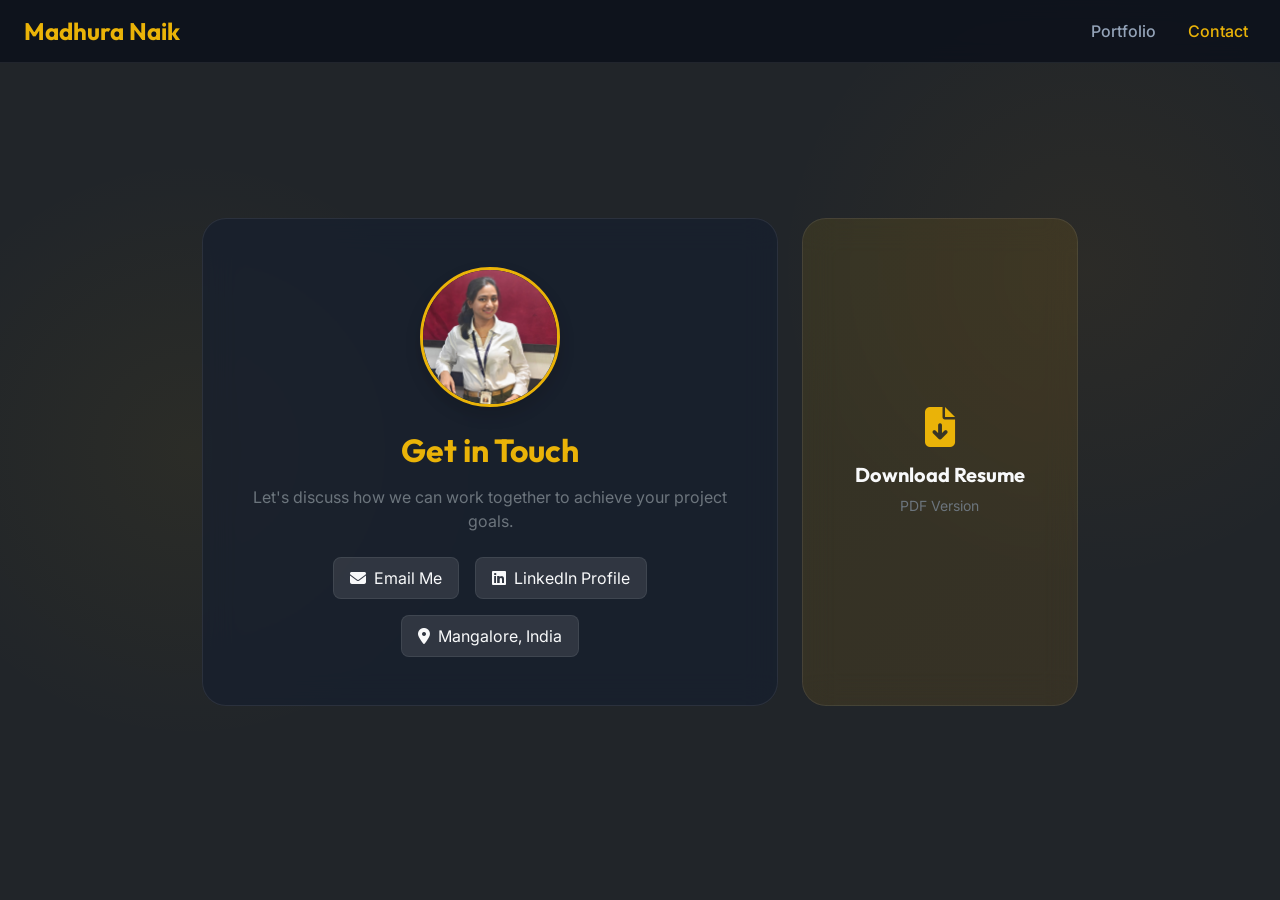
==== contact.html @ 34aa12c6 "Initial commit" ====
<!DOCTYPE html>
<html lang="en">
<head>
    <meta charset="UTF-8">
    <meta name="viewport" content="width=device-width, initial-scale=1.0">
    <title>Contact - Madhura Naik</title>
    <!-- Bootstrap CSS -->
    <link href="https://cdn.jsdelivr.net/npm/bootstrap@5.3.3/dist/css/bootstrap.min.css" rel="stylesheet" crossorigin="anonymous">
    <link rel="stylesheet" href="static/css/style.css">
    <link rel="preconnect" href="https://fonts.googleapis.com">
    <link rel="preconnect" href="https://fonts.gstatic.com" crossorigin>
    <link href="https://fonts.googleapis.com/css2?family=Inter:wght@300;400;500;600;700;800&family=Outfit:wght@400;600;700&display=swap" rel="stylesheet">
    <link rel="stylesheet" href="https://cdnjs.cloudflare.com/ajax/libs/font-awesome/6.4.0/css/all.min.css">
</head>
<body class="page-body bg-dark text-light d-flex flex-column min-vh-100">

    <!-- Bootstrap Navbar -->
    <nav class="navbar navbar-expand-lg fixed-top custom-navbar" data-bs-theme="dark">
      <div class="container-fluid px-4">
        <a class="navbar-brand logo" href="index.html">Madhura Naik</a>
        <button class="navbar-toggler border-0" type="button" data-bs-toggle="collapse" data-bs-target="#navbarNav" aria-controls="navbarNav" aria-expanded="false" aria-label="Toggle navigation">
          <span class="navbar-toggler-icon"></span>
        </button>
        <div class="collapse navbar-collapse justify-content-end" id="navbarNav">
          <ul class="navbar-nav gap-3">
            <li class="nav-item">
              <a class="nav-link custom-nav-link" href="portfolio.html">Portfolio</a>
            </li>
            <li class="nav-item">
              <a class="nav-link active custom-nav-link" href="contact.html">Contact</a>
            </li>
          </ul>
        </div>
      </div>
    </nav>

    <main class="container flex-grow-1 d-flex align-items-center justify-content-center my-5 pt-5 pb-4">
        <div class="row g-4 justify-content-center w-100" style="max-width: 900px;">
            
            <!-- Contact Information Card -->
            <div class="col-lg-8">
                <div class="bento-card h-100 d-flex flex-column align-items-center text-center p-4 p-md-5">
                    <img src="static/images/madhura.jpg" alt="Madhura Naik" class="rounded-circle border border-3 border-warning shadow mb-4" style="width: 140px; height: 140px; object-fit: cover;">
                    <h2 class="text-primary fw-bold mb-3">Get in Touch</h2>
                    <p class="text-secondary mb-4">Let's discuss how we can work together to achieve your project goals.</p>
                    
                    <div class="d-flex justify-content-center gap-3 flex-wrap">
                        <a href="mailto:madhuranaik276@gmail.com" class="badge-link text-decoration-none bg-white bg-opacity-10 text-light px-3 py-2 rounded-3 border border-secondary border-opacity-25 hover-primary transition"><i class="fas fa-envelope me-2"></i>Email Me</a>
                        <a href="https://www.linkedin.com/in/madhura-naik-" target="_blank" class="badge-link text-decoration-none bg-white bg-opacity-10 text-light px-3 py-2 rounded-3 border border-secondary border-opacity-25 hover-primary transition"><i class="fab fa-linkedin me-2"></i>LinkedIn Profile</a>
                        <span class="badge-link text-decoration-none bg-white bg-opacity-10 text-light px-3 py-2 rounded-3 border border-secondary border-opacity-25"><i class="fas fa-map-marker-alt me-2"></i>Mangalore, India</span>
                    </div>
                </div>
            </div>

            <!-- Download Resume Card -->
            <div class="col-lg-4">
                <a href="static/docs/Madhura Naik Resume.pdf" download class="bento-card bento-resume h-100 text-decoration-none d-flex flex-column align-items-center justify-content-center p-4 p-md-5 text-center transition">
                    <i class="fas fa-file-download fs-1 text-primary mb-3 resume-icon transition-transform"></i>
                    <h3 class="text-light fw-bold mb-2 fs-5">Download Resume</h3>
                    <p class="text-secondary small mb-0">PDF Version</p>
                </a>
            </div>

        </div>
    </main>

    <!-- Bootstrap JS -->
    <script src="https://cdn.jsdelivr.net/npm/bootstrap@5.3.3/dist/js/bootstrap.bundle.min.js" crossorigin="anonymous"></script>
    <script src="static/js/script.js"></script>
</body>
</html>
---- static/css/style.css ----
:root {
    --bg-color: #0b0f19;
    --card-bg: rgba(22, 30, 46, 0.7);
    --card-border: rgba(255, 255, 255, 0.08);
    --card-hover: rgba(255, 255, 255, 0.12);
    --primary: #eab308; /* Yellow 500 */
    --accent: #f59e0b; /* Amber 500 */
    --transition: all 0.3s cubic-bezier(0.4, 0, 0.2, 1);
}

body {
    background-color: var(--bg-color) !important;
    background-image: 
        radial-gradient(circle at 15% 50%, rgba(234, 179, 8, 0.05), transparent 25%),
        radial-gradient(circle at 85% 30%, rgba(245, 158, 11, 0.05), transparent 25%);
    font-family: 'Inter', sans-serif;
}

h1, h2, h3, h4, h5, h6 {
    font-family: 'Outfit', sans-serif;
    color: var(--primary);
}

/* Custom Overrides & Additions */
.text-primary { color: var(--primary) !important; }
.bg-primary { background-color: var(--primary) !important; }
.btn-primary { background-color: var(--primary); border-color: var(--primary); color: #000; }
.btn-primary:hover { background-color: var(--accent); border-color: var(--accent); color: #000; }
.btn-outline-primary { color: var(--primary); border-color: var(--primary); }
.btn-outline-primary:hover { background-color: var(--primary); color: #000; border-color: var(--primary); }
.border-warning { border-color: var(--primary) !important; }

/* Bento Cards */
.bento-card, .bento-card-static {
    background: var(--card-bg);
    border: 1px solid var(--card-border);
    border-radius: 24px;
    padding: 2rem;
    backdrop-filter: blur(16px);
    -webkit-backdrop-filter: blur(16px);
}
.bento-card {
    transition: var(--transition);
}
.bento-card:hover {
    transform: translateY(-5px);
    border-color: var(--card-hover);
    box-shadow: 0 10px 40px rgba(0, 0, 0, 0.2);
}
.bento-card h3 i {
    color: var(--primary);
}

/* Navbar */
.custom-navbar {
    background: rgba(11, 15, 25, 0.8) !important;
    backdrop-filter: blur(10px);
    border-bottom: 1px solid var(--card-border);
}
.logo {
    font-family: 'Outfit', sans-serif;
    font-size: 1.5rem;
    font-weight: 700;
    color: var(--primary) !important;
}
.custom-nav-link {
    color: #94a3b8 !important;
    transition: var(--transition);
    font-weight: 500;
}
.custom-nav-link:hover, .custom-nav-link.active {
    color: var(--primary) !important;
}

/* Specifics */
.tag {
    background: rgba(255, 255, 255, 0.05);
    padding: 0.4rem 0.8rem;
    border-radius: 8px;
    font-size: 0.85rem;
    border: 1px solid var(--card-border);
}
.tool-tag {
    background: rgba(234, 179, 8, 0.05);
    border-color: rgba(234, 179, 8, 0.2);
    color: var(--primary);
}
.exp-date {
    background: rgba(245, 158, 11, 0.15);
    color: var(--accent);
}
.exp-list li {
    position: relative;
    list-style: none;
}
.exp-list li::before {
    content: "•";
    color: var(--primary);
    position: absolute;
    left: -1.2rem;
    top: 0;
}

/* Resume Box */
.bento-resume {
    background: linear-gradient(135deg, rgba(234, 179, 8, 0.1) 0%, rgba(245, 158, 11, 0.1) 100%);
    transition: all 0.3s;
}
.bento-resume:hover {
    background: linear-gradient(135deg, rgba(234, 179, 8, 0.2) 0%, rgba(245, 158, 11, 0.2) 100%);
    border-color: var(--primary);
}
.transition-transform { transition: transform 0.3s; }
.bento-resume:hover .resume-icon {
    transform: translateY(-5px);
}

/* Hobbies */
.hobby-card {
    background: rgba(255, 255, 255, 0.02);
    border-color: var(--card-border) !important;
}
.hobby-card:hover {
    background: rgba(234, 179, 8, 0.05);
    border-color: rgba(234, 179, 8, 0.3) !important;
}
.circular-progress {
    position: relative;
    width: 70px;
    height: 70px;
}
.circular-progress svg {
    width: 100%;
    height: 100%;
    transform: rotate(-90deg);
}
.circular-progress circle {
    fill: none;
    stroke-width: 6;
    stroke-linecap: round;
}
.circular-progress .bg {
    stroke: rgba(255, 255, 255, 0.05);
}
.circular-progress .meter {
    stroke: url(#circle-gradient);
    stroke-dasharray: 264;
    stroke-dashoffset: calc(264 - (264 * var(--percent)) / 100);
    filter: drop-shadow(0 0 5px rgba(234, 179, 8, 0.5));
}
.hobby-card:hover .icon {
    color: var(--primary) !important;
}

.transition { transition: var(--transition); }
.hover-primary:hover {
    background: rgba(234, 179, 8, 0.15) !important;
    border-color: var(--primary) !important;
    color: var(--primary) !important;
}

/* Landing Specifics */
.landing-title {
    background: linear-gradient(to right, #fff, var(--primary));
    -webkit-background-clip: text;
    -webkit-text-fill-color: transparent;
}
.custom-btn-primary {
    background: linear-gradient(135deg, var(--accent), var(--primary)) !important;
    border: none !important;
    color: #fff !important;
    transition: transform 0.3s, box-shadow 0.3s !important;
}
.custom-btn-primary:hover {
    transform: translateY(-3px);
    box-shadow: 0 10px 20px rgba(234, 179, 8, 0.3) !important;
}
.custom-btn-outline {
    color: var(--primary) !important;
    border: 2px solid var(--primary) !important;
}
.custom-btn-outline:hover {
    background: rgba(234, 179, 8, 0.1) !important;
}
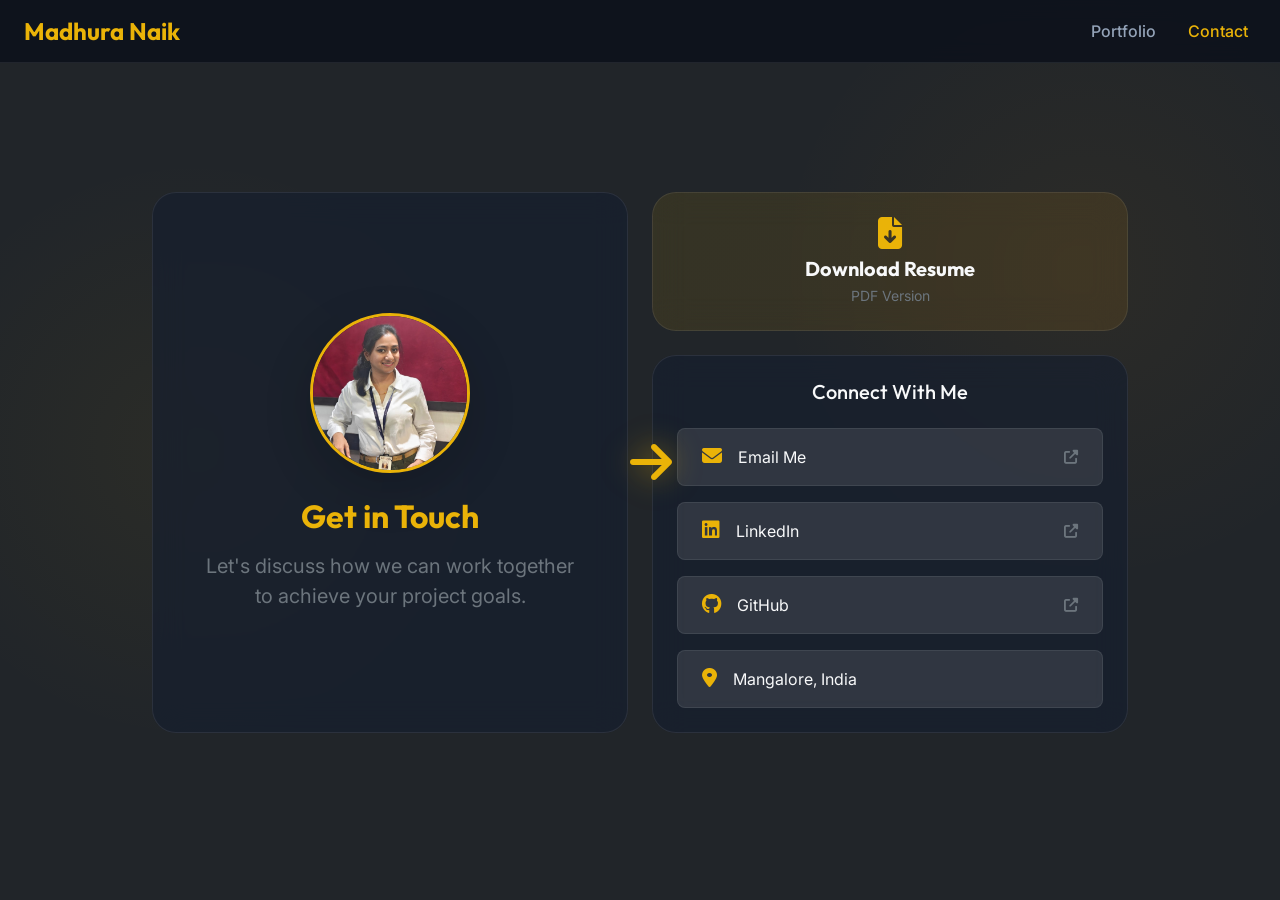
==== commit 28d7ff1d: "Contact page changes" ====
--- a/contact.html
+++ b/contact.html
@@ -35,32 +35,62 @@
     </nav>
 
     <main class="container flex-grow-1 d-flex align-items-center justify-content-center my-5 pt-5 pb-4">
-        <div class="row g-4 justify-content-center w-100" style="max-width: 900px;">
+        <div class="row g-4 justify-content-center w-100" style="max-width: 1000px;">
             
-            <!-- Contact Information Card -->
-            <div class="col-lg-8">
-                <div class="bento-card h-100 d-flex flex-column align-items-center text-center p-4 p-md-5">
-                    <img src="static/images/madhura.jpg" alt="Madhura Naik" class="rounded-circle border border-3 border-warning shadow mb-4" style="width: 140px; height: 140px; object-fit: cover;">
-                    <h2 class="text-primary fw-bold mb-3">Get in Touch</h2>
-                    <p class="text-secondary mb-4">Let's discuss how we can work together to achieve your project goals.</p>
+            <!-- Profile Side (Left) -->
+            <div class="col-lg-6 position-relative" style="z-index: 10;">
+                <div class="bento-card h-100 d-flex flex-column justify-content-center position-relative p-4 p-md-5">
+                    <div class="text-center mb-4">
+                        <img src="static/images/madhura.jpg" alt="Madhura Naik" class="rounded-circle border border-3 border-warning shadow-lg" style="width: 160px; height: 160px; object-fit: cover;">
+                    </div>
+                    <h2 class="text-primary fw-bold mb-3 text-center">Get in Touch</h2>
+                    <p class="text-secondary text-center mb-0 fs-5">Let's discuss how we can work together to achieve your project goals.</p>
                     
-                    <div class="d-flex justify-content-center gap-3 flex-wrap">
-                        <a href="mailto:madhuranaik276@gmail.com" class="badge-link text-decoration-none bg-white bg-opacity-10 text-light px-3 py-2 rounded-3 border border-secondary border-opacity-25 hover-primary transition"><i class="fas fa-envelope me-2"></i>Email Me</a>
-                        <a href="https://www.linkedin.com/in/madhura-naik-" target="_blank" class="badge-link text-decoration-none bg-white bg-opacity-10 text-light px-3 py-2 rounded-3 border border-secondary border-opacity-25 hover-primary transition"><i class="fab fa-linkedin me-2"></i>LinkedIn Profile</a>
-                        <span class="badge-link text-decoration-none bg-white bg-opacity-10 text-light px-3 py-2 rounded-3 border border-secondary border-opacity-25"><i class="fas fa-map-marker-alt me-2"></i>Mangalore, India</span>
+                    <!-- Fancy Pointer (Only visible on large screens) -->
+                    <div class="d-none d-lg-block position-absolute" style="right: -45px; top: 50%; transform: translateY(-50%); z-index: 10;">
+                        <i class="fas fa-arrow-right text-primary" style="font-size: 3rem; filter: drop-shadow(0 0 15px rgba(234, 179, 8, 0.6)); animation: bounceRight 2s infinite;"></i>
+                    </div>
+                    
+                    <!-- Fancy Pointer (Visible on small screens, pointing down) -->
+                    <div class="d-lg-none text-center mt-4">
+                        <i class="fas fa-arrow-down text-primary" style="font-size: 2.5rem; filter: drop-shadow(0 0 15px rgba(234, 179, 8, 0.6)); animation: bounceDown 2s infinite;"></i>
                     </div>
                 </div>
             </div>
 
-            <!-- Download Resume Card -->
-            <div class="col-lg-4">
-                <a href="static/docs/Madhura Naik Resume.pdf" download class="bento-card bento-resume h-100 text-decoration-none d-flex flex-column align-items-center justify-content-center p-4 p-md-5 text-center transition">
-                    <i class="fas fa-file-download fs-1 text-primary mb-3 resume-icon transition-transform"></i>
-                    <h3 class="text-light fw-bold mb-2 fs-5">Download Resume</h3>
+            <!-- Contact & Resume Side (Right) -->
+            <div class="col-lg-6 d-flex flex-column gap-4">
+                
+                <!-- Download Resume Card (Half Size) -->
+                <a href="static/docs/Madhura Naik Resume.pdf" download class="bento-card bento-resume flex-fill text-decoration-none d-flex flex-column align-items-center justify-content-center p-4 text-center transition">
+                    <i class="fas fa-file-download fs-2 text-primary mb-2 resume-icon transition-transform"></i>
+                    <h3 class="text-light fw-bold mb-1 fs-5">Download Resume</h3>
                     <p class="text-secondary small mb-0">PDF Version</p>
                 </a>
+
+                <!-- Contact Links Card -->
+                <div class="bento-card flex-fill d-flex flex-column justify-content-center p-4">
+                    <h3 class="text-light fs-5 mb-4 text-center">Connect With Me</h3>
+                    <div class="d-flex flex-column gap-3">
+                        <a href="mailto:madhuranaik276@gmail.com" class="badge-link text-decoration-none bg-white bg-opacity-10 text-light px-4 py-3 rounded-3 border border-secondary border-opacity-25 hover-primary transition d-flex align-items-center justify-content-between">
+                            <span class="fs-6"><i class="fas fa-envelope text-primary me-3 fs-5"></i>Email Me</span>
+                            <i class="fas fa-external-link-alt text-secondary small"></i>
+                        </a>
+                        <a href="https://www.linkedin.com/in/madhura-naik-" target="_blank" class="badge-link text-decoration-none bg-white bg-opacity-10 text-light px-4 py-3 rounded-3 border border-secondary border-opacity-25 hover-primary transition d-flex align-items-center justify-content-between">
+                            <span class="fs-6"><i class="fab fa-linkedin text-primary me-3 fs-5"></i>LinkedIn</span>
+                            <i class="fas fa-external-link-alt text-secondary small"></i>
+                        </a>
+                        <a href="https://github.com/Madhuranaik/" target="_blank" class="badge-link text-decoration-none bg-white bg-opacity-10 text-light px-4 py-3 rounded-3 border border-secondary border-opacity-25 hover-primary transition d-flex align-items-center justify-content-between">
+                            <span class="fs-6"><i class="fab fa-github text-primary me-3 fs-5"></i>GitHub</span>
+                            <i class="fas fa-external-link-alt text-secondary small"></i>
+                        </a>
+                        <div class="badge-link text-decoration-none bg-white bg-opacity-10 text-light px-4 py-3 rounded-3 border border-secondary border-opacity-25 d-flex align-items-center">
+                            <span class="fs-6"><i class="fas fa-map-marker-alt text-primary me-3 fs-5"></i>Mangalore, India</span>
+                        </div>
+                    </div>
+                </div>
+
             </div>
-
         </div>
     </main>
 
--- a/static/css/style.css
+++ b/static/css/style.css
@@ -182,3 +182,16 @@
 .custom-btn-outline:hover {
     background: rgba(234, 179, 8, 0.1) !important;
 }
+
+/* Fancy Pointer Animations */
+@keyframes bounceRight {
+    0%, 20%, 50%, 80%, 100% { transform: translateX(0); }
+    40% { transform: translateX(10px); }
+    60% { transform: translateX(5px); }
+}
+
+@keyframes bounceDown {
+    0%, 20%, 50%, 80%, 100% { transform: translateY(0); }
+    40% { transform: translateY(10px); }
+    60% { transform: translateY(5px); }
+}
